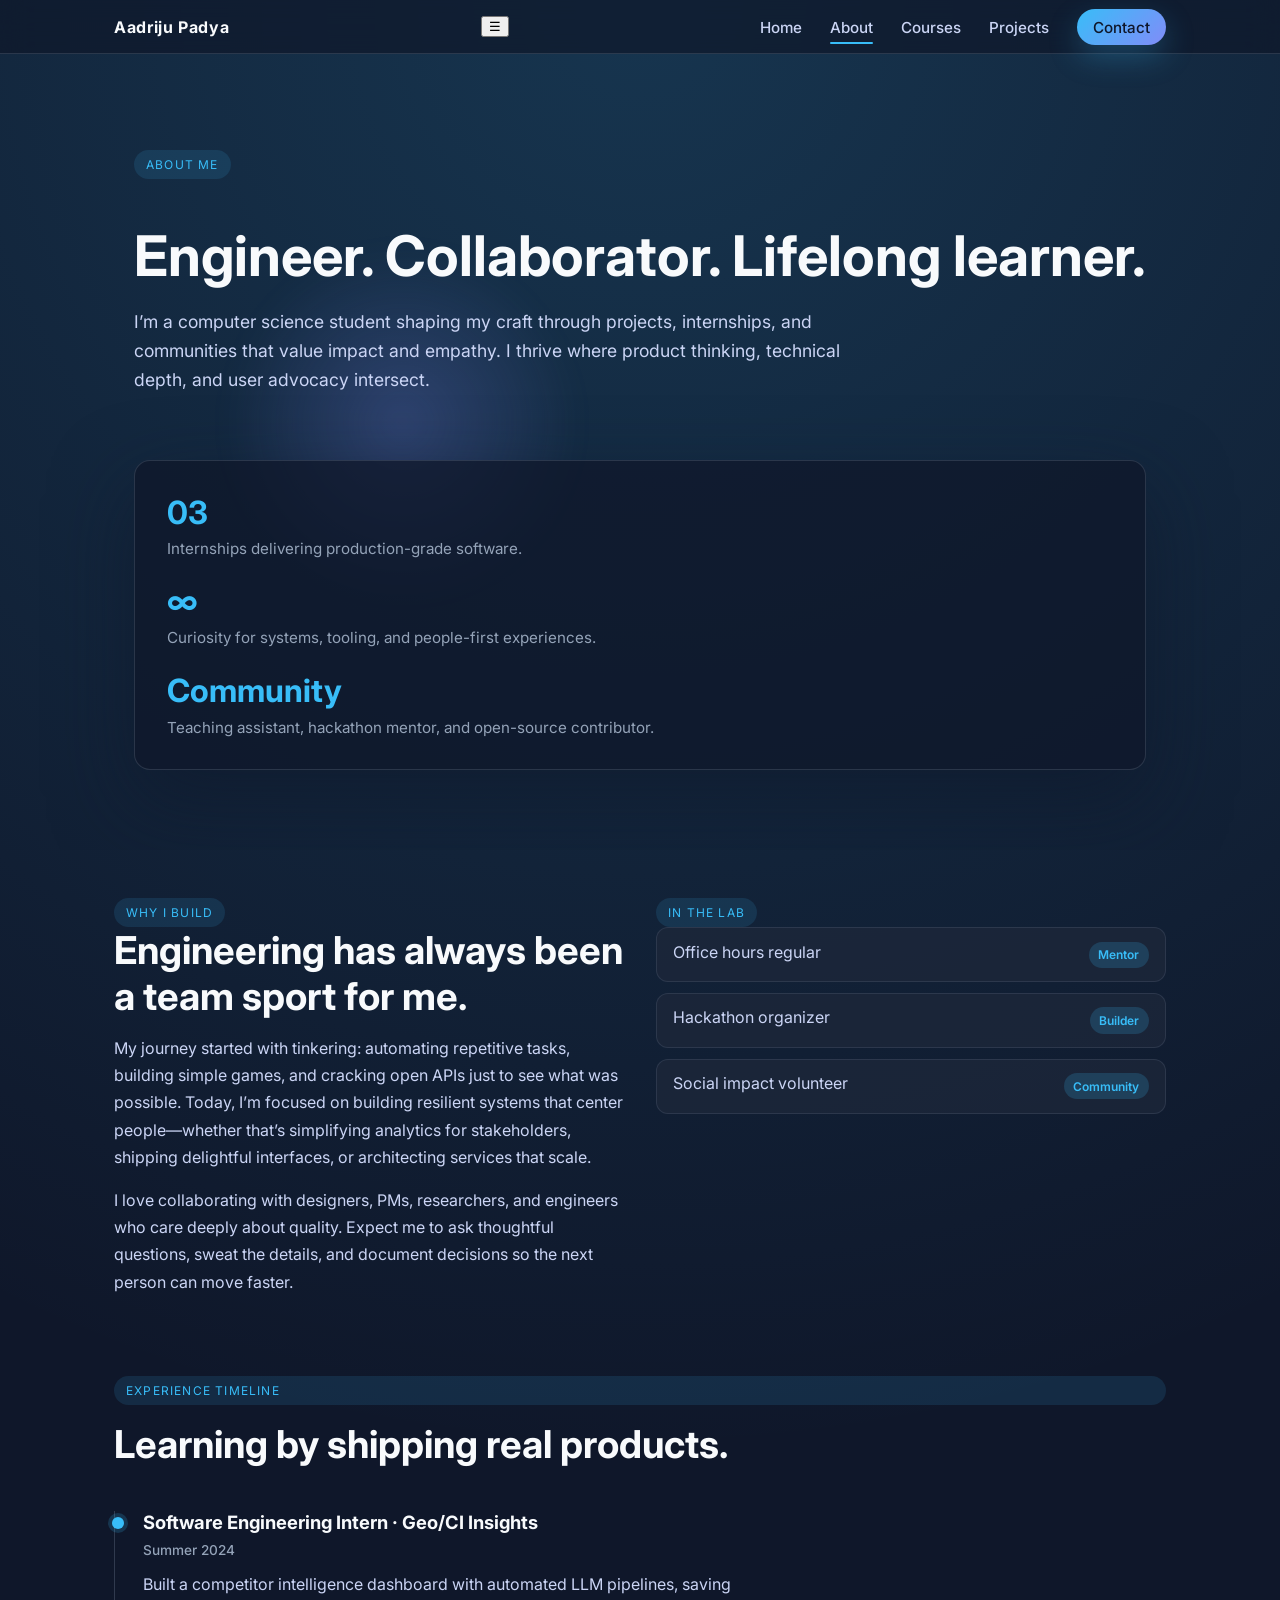
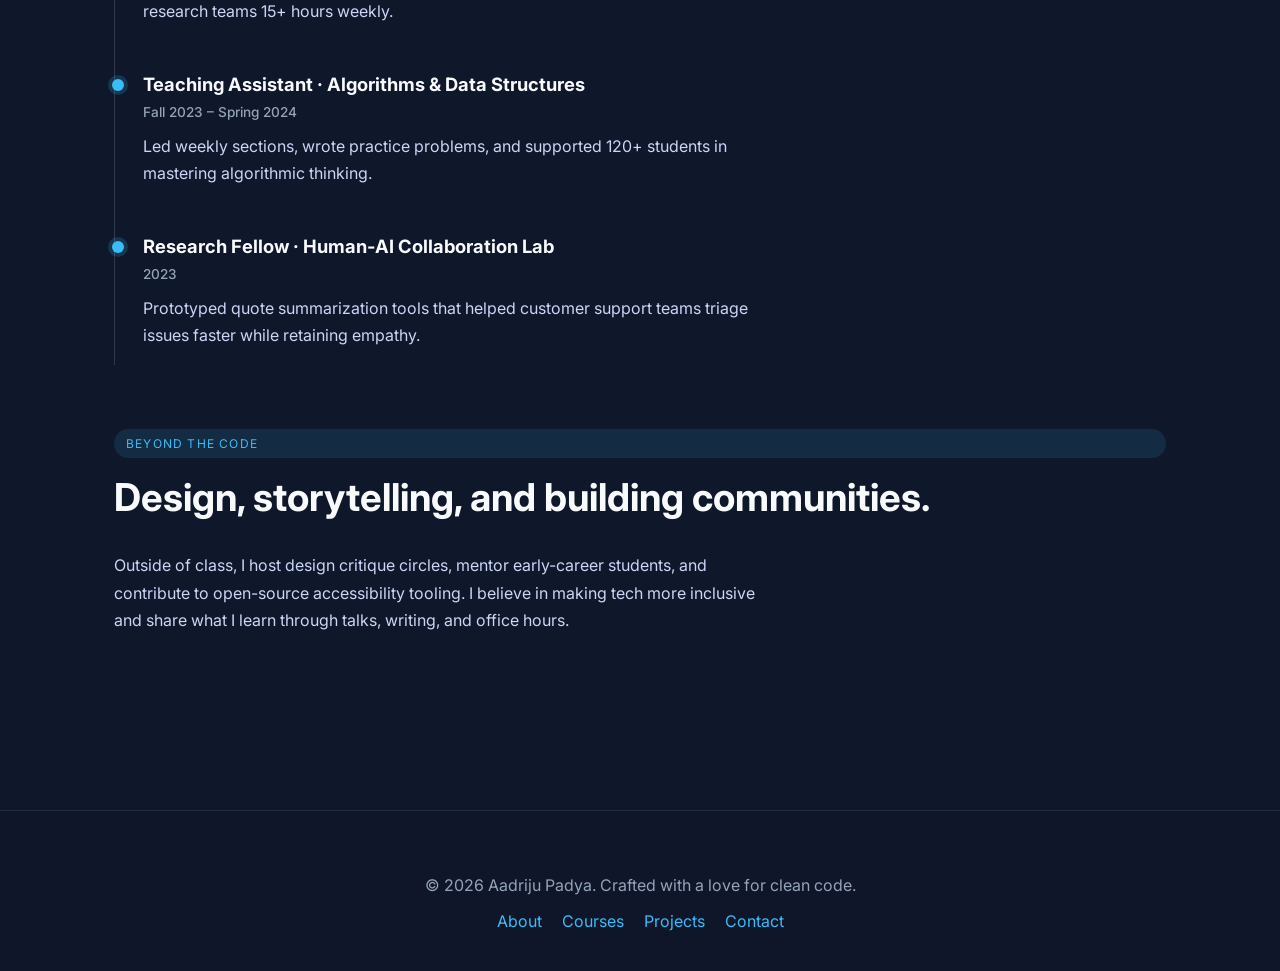
==== about.html @ d1e68faa "Initial commit" ====
<!DOCTYPE html>
<html lang="en">
  <head>
    <meta charset="UTF-8" />
    <meta name="viewport" content="width=device-width, initial-scale=1.0" />
    <title>About · Aadriju Padya</title>
    <link rel="preconnect" href="https://fonts.googleapis.com" />
    <link rel="preconnect" href="https://fonts.gstatic.com" crossorigin />
    <link
      href="https://fonts.googleapis.com/css2?family=Inter:wght@400;500;600;700&display=swap"
      rel="stylesheet"
    />
    <link rel="stylesheet" href="/assets/css/styles.css" />
  </head>
  <body>
    <header>
      <div class="nav-container">
        <a class="brand" href="/index.html">Aadriju Padya</a>
        <button class="menu-toggle" aria-label="Toggle navigation">
          &#9776;
        </button>
        <nav>
          <ul class="nav-links">
            <li><a data-page="index.html" href="/index.html">Home</a></li>
            <li><a data-page="about.html" href="/about.html">About</a></li>
            <li><a data-page="courses.html" href="/courses.html">Courses</a></li>
            <li><a data-page="projects.html" href="/projects.html">Projects</a></li>
            <li><a class="cta-link" href="mailto:aadriju.padya@gmail.com">Contact</a></li>
          </ul>
        </nav>
      </div>
    </header>

    <section class="hero">
      <div class="hero-content">
        <div class="hero-copy">
          <span class="pill">About me</span>
          <h1>Engineer. Collaborator. Lifelong learner.</h1>
          <p>
            I’m a computer science student shaping my craft through projects, internships,
            and communities that value impact and empathy. I thrive where product thinking,
            technical depth, and user advocacy intersect.
          </p>
        </div>
        <div class="hero-card">
          <div class="hero-stat">
            <span>03</span>
            <span>Internships delivering production-grade software.</span>
          </div>
          <div class="hero-stat">
            <span>∞</span>
            <span>Curiosity for systems, tooling, and people-first experiences.</span>
          </div>
          <div class="hero-stat">
            <span>Community</span>
            <span>Teaching assistant, hackathon mentor, and open-source contributor.</span>
          </div>
        </div>
      </div>
    </section>

    <main>
      <section class="grid-2">
        <div>
          <span class="pill">Why I build</span>
          <h2>Engineering has always been a team sport for me.</h2>
          <p>
            My journey started with tinkering: automating repetitive tasks, building
            simple games, and cracking open APIs just to see what was possible. Today, I’m
            focused on building resilient systems that center people—whether that’s
            simplifying analytics for stakeholders, shipping delightful interfaces, or
            architecting services that scale.
          </p>
          <p>
            I love collaborating with designers, PMs, researchers, and engineers who care
            deeply about quality. Expect me to ask thoughtful questions, sweat the details,
            and document decisions so the next person can move faster.
          </p>
        </div>
        <div>
          <span class="pill">In the lab</span>
          <ul class="list">
            <li>
              <span>Office hours regular</span>
              <span class="tag">Mentor</span>
            </li>
            <li>
              <span>Hackathon organizer</span>
              <span class="tag">Builder</span>
            </li>
            <li>
              <span>Social impact volunteer</span>
              <span class="tag">Community</span>
            </li>
          </ul>
        </div>
      </section>

      <section>
        <span class="pill">Experience timeline</span>
        <h2>Learning by shipping real products.</h2>
        <div class="timeline">
          <div class="timeline-item">
            <h3>Software Engineering Intern · Geo/CI Insights</h3>
            <span>Summer 2024</span>
            <p>
              Built a competitor intelligence dashboard with automated LLM pipelines,
              saving research teams 15+ hours weekly.
            </p>
          </div>
          <div class="timeline-item">
            <h3>Teaching Assistant · Algorithms & Data Structures</h3>
            <span>Fall 2023 – Spring 2024</span>
            <p>
              Led weekly sections, wrote practice problems, and supported 120+ students in
              mastering algorithmic thinking.
            </p>
          </div>
          <div class="timeline-item">
            <h3>Research Fellow · Human-AI Collaboration Lab</h3>
            <span>2023</span>
            <p>
              Prototyped quote summarization tools that helped customer support teams
              triage issues faster while retaining empathy.
            </p>
          </div>
        </div>
      </section>

      <section>
        <span class="pill">Beyond the code</span>
        <h2>Design, storytelling, and building communities.</h2>
        <p>
          Outside of class, I host design critique circles, mentor early-career students,
          and contribute to open-source accessibility tooling. I believe in making tech
          more inclusive and share what I learn through talks, writing, and office hours.
        </p>
      </section>
    </main>

    <footer class="footer">
      <p>© <span id="year"></span> Aadriju Padya. Crafted with a love for clean code.</p>
      <div class="footer-nav">
        <a href="/about.html">About</a>
        <a href="/courses.html">Courses</a>
        <a href="/projects.html">Projects</a>
        <a href="mailto:aadriju.padya@gmail.com">Contact</a>
      </div>
    </footer>

    <script>
      document.getElementById("year").textContent = new Date().getFullYear();
    </script>
    <script src="/assets/js/main.js" defer></script>
  </body>
</html>
---- assets/css/styles.css ----
/* Base typography and layout */
:root {
  --bg-color: #0f172a;
  --surface-color: rgba(15, 23, 42, 0.75);
  --card-color: rgba(30, 41, 59, 0.9);
  --accent-color: #38bdf8;
  --accent-hover: #0ea5e9;
  --text-primary: #f8fafc;
  --text-secondary: #cbd5f5;
  --muted: #94a3b8;
  --border-radius: 16px;
  --max-width: 1100px;
  --transition: 180ms ease-in-out;
  font-size: 16px;
}

*,
*::before,
*::after {
  box-sizing: border-box;
}

body {
  margin: 0;
  font-family: "Inter", system-ui, -apple-system, BlinkMacSystemFont, "Segoe UI",
    sans-serif;
  background: radial-gradient(circle at top, rgba(56, 189, 248, 0.18), transparent 55%),
    var(--bg-color);
  color: var(--text-primary);
  min-height: 100vh;
}

a {
  color: inherit;
  text-decoration: none;
  transition: color var(--transition);
}

a:hover,
a:focus-visible {
  color: var(--accent-color);
}

img {
  max-width: 100%;
  display: block;
}

/* Header & navigation */
header {
  position: sticky;
  top: 0;
  z-index: 1000;
  background: rgba(15, 23, 42, 0.7);
  backdrop-filter: blur(12px);
  border-bottom: 1px solid rgba(148, 163, 184, 0.2);
}

.nav-container {
  max-width: var(--max-width);
  margin: 0 auto;
  padding: 1rem 1.5rem;
  display: flex;
  align-items: center;
  justify-content: space-between;
}

.brand {
  font-weight: 700;
  letter-spacing: 0.04em;
}

.nav-links {
  display: flex;
  align-items: center;
  gap: 1.75rem;
  list-style: none;
  margin: 0;
  padding: 0;
}

.nav-links a {
  font-size: 0.95rem;
  font-weight: 500;
  color: var(--text-secondary);
  position: relative;
}

.nav-links a.active::after,
.nav-links a:hover::after {
  content: "";
  position: absolute;
  left: 0;
  bottom: -0.45rem;
  width: 100%;
  height: 2px;
  background: var(--accent-color);
  border-radius: 999px;
}

.cta-link {
  padding: 0.55rem 1rem;
  border-radius: 999px;
  background: linear-gradient(135deg, #38bdf8, #818cf8);
  color: #0f172a !important;
  font-weight: 600;
  box-shadow: 0 12px 30px rgba(56, 189, 248, 0.25);
}

.cta-link:hover {
  transform: translateY(-1px);
  box-shadow: 0 18px 40px rgba(56, 189, 248, 0.35);
}

/* Hero section */
.hero {
  position: relative;
  overflow: hidden;
  padding: 6rem 1.5rem 5rem;
}

.hero::before {
  content: "";
  position: absolute;
  inset: 20% auto auto 15%;
  width: 420px;
  height: 420px;
  background: radial-gradient(circle, rgba(129, 140, 248, 0.25), transparent 60%);
  filter: blur(12px);
  z-index: -1;
}

.hero-content {
  max-width: var(--max-width);
  margin: 0 auto;
  display: grid;
  gap: 3rem;
  align-items: center;
}

.hero-copy h1 {
  font-size: clamp(2.8rem, 5vw, 3.5rem);
  margin-bottom: 1.25rem;
  line-height: 1.1;
}

.hero-copy p {
  color: var(--text-secondary);
  font-size: 1.1rem;
  line-height: 1.65;
}

.hero-actions {
  margin-top: 2rem;
  display: flex;
  flex-wrap: wrap;
  gap: 1rem;
}

.button {
  padding: 0.8rem 1.4rem;
  border-radius: 12px;
  border: 1px solid rgba(148, 163, 184, 0.3);
  background: rgba(15, 23, 42, 0.7);
  color: var(--text-primary);
  font-weight: 600;
  transition: transform var(--transition), border-color var(--transition);
}

.button:hover {
  border-color: var(--accent-color);
  transform: translateY(-2px);
}

.button.primary {
  background: linear-gradient(135deg, #38bdf8, #0ea5e9);
  color: #0f172a;
  border: none;
}

.hero-card {
  background: var(--surface-color);
  border-radius: var(--border-radius);
  border: 1px solid rgba(148, 163, 184, 0.2);
  padding: 2rem;
  display: grid;
  gap: 1.5rem;
  box-shadow: 0 30px 80px rgba(15, 23, 42, 0.55);
}

.hero-stat {
  display: grid;
  gap: 0.45rem;
}

.hero-stat span:first-child {
  font-size: 2rem;
  font-weight: 700;
  color: var(--accent-color);
}

.hero-stat span:last-child {
  color: var(--muted);
  font-size: 0.95rem;
}

/* Section base styling */
main {
  max-width: var(--max-width);
  margin: 0 auto;
  padding: 3rem 1.5rem 5rem;
  display: grid;
  gap: 4rem;
}

section {
  display: grid;
  gap: 1rem;
}

section h2 {
  font-size: clamp(2rem, 4vw, 2.4rem);
  margin: 0;
}

section p {
  color: var(--text-secondary);
  max-width: 65ch;
  line-height: 1.7;
}

.cards-grid {
  display: grid;
  grid-template-columns: repeat(auto-fit, minmax(240px, 1fr));
  gap: 1.5rem;
  margin-top: 1.5rem;
}

.card {
  padding: 1.75rem;
  border-radius: 18px;
  background: var(--card-color);
  border: 1px solid rgba(148, 163, 184, 0.15);
  display: grid;
  gap: 0.8rem;
  transition: transform var(--transition), box-shadow var(--transition);
}

.card:hover {
  transform: translateY(-4px);
  box-shadow: 0 30px 60px rgba(15, 23, 42, 0.35);
}

.card h3 {
  margin: 0;
  font-size: 1.2rem;
}

.card p {
  color: var(--muted);
  margin: 0;
}

.pill {
  display: inline-flex;
  align-items: center;
  gap: 0.35rem;
  padding: 0.45rem 0.75rem;
  border-radius: 999px;
  font-size: 0.75rem;
  text-transform: uppercase;
  letter-spacing: 0.1em;
  background: rgba(56, 189, 248, 0.12);
  color: var(--accent-color);
}

.timeline {
  border-left: 1px solid rgba(148, 163, 184, 0.25);
  margin-top: 1.75rem;
  display: grid;
  gap: 2rem;
  padding-left: 1.75rem;
}

.timeline-item {
  position: relative;
}

.timeline-item::before {
  content: "";
  position: absolute;
  left: -1.92rem;
  top: 0.35rem;
  width: 12px;
  height: 12px;
  border-radius: 50%;
  background: var(--accent-color);
  box-shadow: 0 0 0 4px rgba(56, 189, 248, 0.18);
}

.timeline-item h3 {
  margin: 0 0 0.35rem;
  font-size: 1.15rem;
}

.timeline-item span {
  font-size: 0.85rem;
  color: var(--muted);
  font-weight: 500;
}

.timeline-item p {
  margin-top: 0.75rem;
}

.footer {
  margin-top: 5rem;
  padding: 3rem 1.5rem 2.5rem;
  text-align: center;
  color: var(--muted);
  border-top: 1px solid rgba(148, 163, 184, 0.15);
  background: rgba(15, 23, 42, 0.6);
}

.footer a {
  color: var(--accent-color);
}

.footer-nav {
  margin-top: 1rem;
  display: flex;
  justify-content: center;
  gap: 1.25rem;
}

/* Utility */
.grid-2 {
  display: grid;
  gap: 2rem;
  grid-template-columns: repeat(auto-fit, minmax(280px, 1fr));
  align-items: start;
}

.list {
  display: grid;
  gap: 0.65rem;
  margin: 0;
  padding: 0;
  list-style: none;
}

.list li {
  padding: 0.85rem 1rem;
  border-radius: 12px;
  background: rgba(30, 41, 59, 0.7);
  border: 1px solid rgba(148, 163, 184, 0.15);
  display: flex;
  justify-content: space-between;
  gap: 1rem;
  color: var(--text-secondary);
}

.tag {
  padding: 0.35rem 0.6rem;
  border-radius: 999px;
  background: rgba(56, 189, 248, 0.18);
  color: var(--accent-color);
  font-size: 0.75rem;
  font-weight: 600;
}

.project-card {
  display: grid;
  gap: 0.8rem;
}

.project-meta {
  display: flex;
  gap: 0.75rem;
  flex-wrap: wrap;
  color: var(--muted);
  font-size: 0.9rem;
}

.project-meta span {
  display: inline-flex;
  align-items: center;
  gap: 0.35rem;
}

.project-meta svg {
  width: 16px;
  height: 16px;
  fill: currentColor;
}

.project-links {
  display: flex;
  gap: 0.75rem;
  margin-top: 0.5rem;
}

.project-links a {
  font-weight: 600;
}

/* Responsive adjustments */
@media (max-width: 768px) {
  .nav-links {
    display: none;
  }

  .nav-links.open {
    position: absolute;
    inset: 100% 1rem auto;
    display: grid;
    gap: 1rem;
    background: rgba(15, 23, 42, 0.92);
    border: 1px solid rgba(148, 163, 184, 0.2);
    border-radius: 14px;
    padding: 1.25rem;
  }

  .menu-toggle {
    border: 1px solid rgba(148, 163, 184, 0.4);
    background: rgba(15, 23, 42, 0.6);
    padding: 0.6rem;
    border-radius: 10px;
    color: var(--text-primary);
  }

  .hero {
    padding-top: 5rem;
  }

  .hero-card {
    display: none;
  }
}

@media (max-width: 520px) {
  .hero-copy h1 {
    font-size: 2.4rem;
  }

  .cta-link {
    display: none;
  }
}
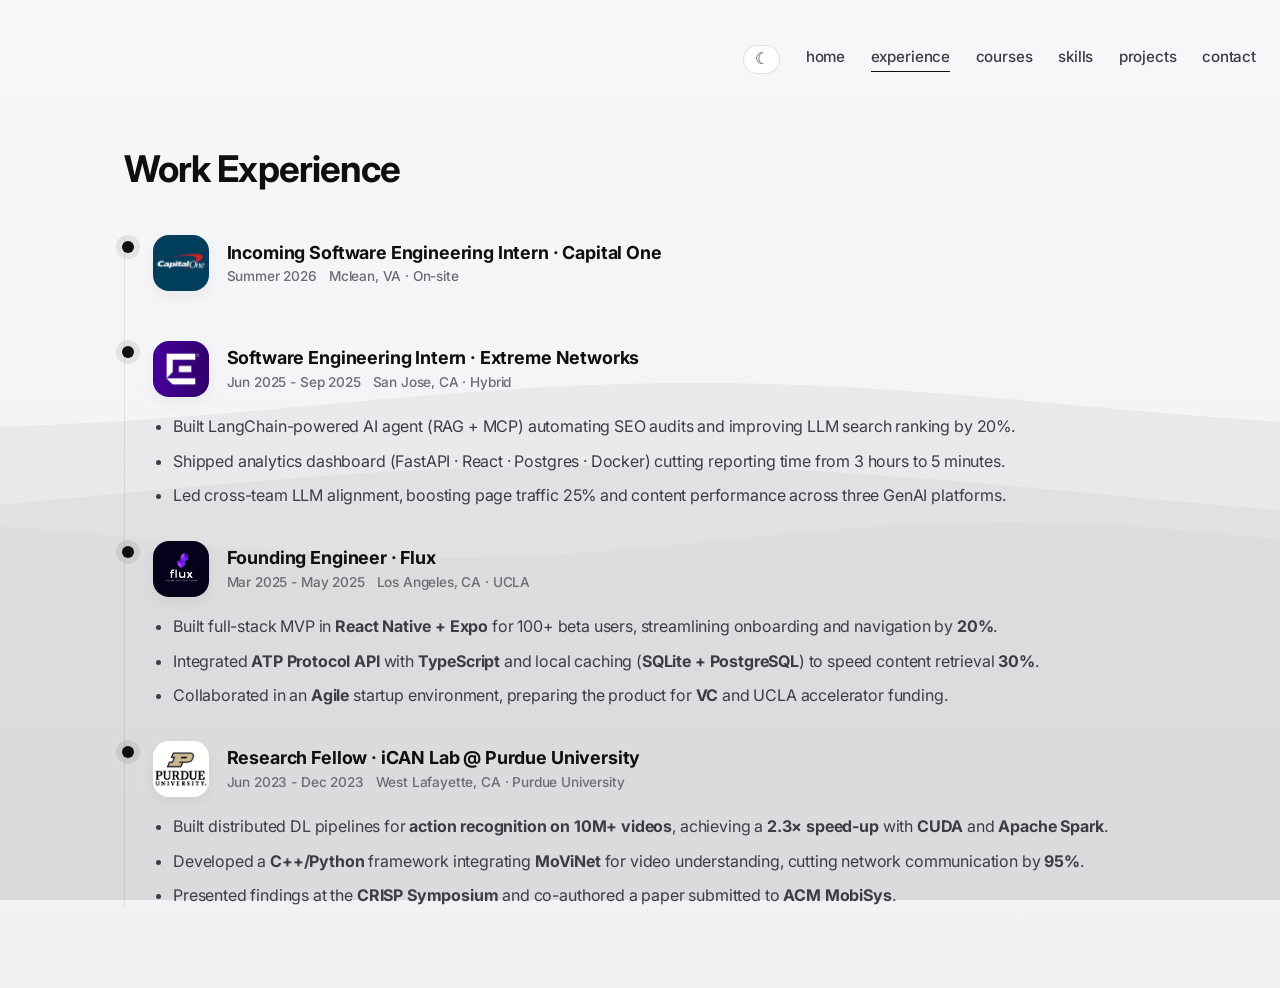
==== commit 22958322: "finished-ish" ====
--- a/about.html
+++ b/about.html
@@ -3,155 +3,119 @@
   <head>
     <meta charset="UTF-8" />
     <meta name="viewport" content="width=device-width, initial-scale=1.0" />
-    <title>About · Aadriju Padya</title>
+    <title>Experience · Aadrij Upadya</title>
     <link rel="preconnect" href="https://fonts.googleapis.com" />
     <link rel="preconnect" href="https://fonts.gstatic.com" crossorigin />
     <link
       href="https://fonts.googleapis.com/css2?family=Inter:wght@400;500;600;700&display=swap"
       rel="stylesheet"
     />
-    <link rel="stylesheet" href="/assets/css/styles.css" />
+    <link rel="stylesheet" href="./assets/css/styles.css" />
   </head>
   <body>
-    <header>
-      <div class="nav-container">
-        <a class="brand" href="/index.html">Aadriju Padya</a>
-        <button class="menu-toggle" aria-label="Toggle navigation">
-          &#9776;
+    <section class="page-header">
+      <div class="page-links">
+        <button class="theme-toggle" type="button" aria-label="Toggle theme">
+          <span class="icon-moon">☾</span>
         </button>
-        <nav>
-          <ul class="nav-links">
-            <li><a data-page="index.html" href="/index.html">Home</a></li>
-            <li><a data-page="about.html" href="/about.html">About</a></li>
-            <li><a data-page="courses.html" href="/courses.html">Courses</a></li>
-            <li><a data-page="projects.html" href="/projects.html">Projects</a></li>
-            <li><a class="cta-link" href="mailto:aadriju.padya@gmail.com">Contact</a></li>
-          </ul>
-        </nav>
-      </div>
-    </header>
-
-    <section class="hero">
-      <div class="hero-content">
-        <div class="hero-copy">
-          <span class="pill">About me</span>
-          <h1>Engineer. Collaborator. Lifelong learner.</h1>
-          <p>
-            I’m a computer science student shaping my craft through projects, internships,
-            and communities that value impact and empathy. I thrive where product thinking,
-            technical depth, and user advocacy intersect.
-          </p>
-        </div>
-        <div class="hero-card">
-          <div class="hero-stat">
-            <span>03</span>
-            <span>Internships delivering production-grade software.</span>
-          </div>
-          <div class="hero-stat">
-            <span>∞</span>
-            <span>Curiosity for systems, tooling, and people-first experiences.</span>
-          </div>
-          <div class="hero-stat">
-            <span>Community</span>
-            <span>Teaching assistant, hackathon mentor, and open-source contributor.</span>
-          </div>
-        </div>
+        <a data-page="index.html" href="index.html">home</a>
+        <a data-page="about.html" href="about.html">experience</a>
+        <a data-page="courses.html" href="courses.html">courses</a>
+        <a data-page="skills.html" href="skills.html">skills</a>
+        <a data-page="projects.html" href="projects.html">projects</a>
+        <a data-page="contact" href="mailto:adrij2005@gmail.com">contact</a>
       </div>
     </section>
 
+    <!-- Hero intentionally removed -->
+
     <main>
       <section class="grid-2">
-        <div>
-          <span class="pill">Why I build</span>
-          <h2>Engineering has always been a team sport for me.</h2>
-          <p>
-            My journey started with tinkering: automating repetitive tasks, building
-            simple games, and cracking open APIs just to see what was possible. Today, I’m
-            focused on building resilient systems that center people—whether that’s
-            simplifying analytics for stakeholders, shipping delightful interfaces, or
-            architecting services that scale.
-          </p>
-          <p>
-            I love collaborating with designers, PMs, researchers, and engineers who care
-            deeply about quality. Expect me to ask thoughtful questions, sweat the details,
-            and document decisions so the next person can move faster.
-          </p>
-        </div>
-        <div>
-          <span class="pill">In the lab</span>
-          <ul class="list">
-            <li>
-              <span>Office hours regular</span>
-              <span class="tag">Mentor</span>
-            </li>
-            <li>
-              <span>Hackathon organizer</span>
-              <span class="tag">Builder</span>
-            </li>
-            <li>
-              <span>Social impact volunteer</span>
-              <span class="tag">Community</span>
-            </li>
-          </ul>
-        </div>
-      </section>
-
+    
       <section>
-        <span class="pill">Experience timeline</span>
-        <h2>Learning by shipping real products.</h2>
+        <h2>Work Experience</h2>
         <div class="timeline">
           <div class="timeline-item">
-            <h3>Software Engineering Intern · Geo/CI Insights</h3>
-            <span>Summer 2024</span>
-            <p>
-              Built a competitor intelligence dashboard with automated LLM pipelines,
-              saving research teams 15+ hours weekly.
-            </p>
+            <div class="timeline-item-header">
+              <div class="timeline-logo">
+                <img src="assets/img/c1_logo.jpg" alt="Capital One logo" />
+              </div>
+              <div>
+                <h3>Incoming Software Engineering Intern · Capital One</h3>
+                <div class="timeline-meta">
+                  <span>Summer 2026</span>
+                  <span>Mclean, VA · On-site</span>
+                </div>
+              </div>
+            </div>
+            <ul class="timeline-points">
+             
+            </ul>
           </div>
           <div class="timeline-item">
-            <h3>Teaching Assistant · Algorithms & Data Structures</h3>
-            <span>Fall 2023 – Spring 2024</span>
-            <p>
-              Led weekly sections, wrote practice problems, and supported 120+ students in
-              mastering algorithmic thinking.
-            </p>
+            <div class="timeline-item-header">
+              <div class="timeline-logo">
+                <img src="assets/img/extreme_logo.jpg" alt="Extreme Networks logo" />
+              </div>
+              <div>
+                <h3>Software Engineering Intern · Extreme Networks</h3>
+                <div class="timeline-meta">
+                  <span>Jun 2025 - Sep 2025</span>
+                  <span>San Jose, CA · Hybrid</span>
+                </div>
+              </div>
+            </div>
+            <ul class="timeline-points">
+              <li>Built LangChain-powered AI agent (RAG + MCP) automating SEO audits and improving LLM search ranking by 20%.</li>
+              <li>Shipped analytics dashboard (FastAPI · React · Postgres · Docker) cutting reporting time from 3 hours to 5 minutes.</li>
+              <li>Led cross-team LLM alignment, boosting page traffic 25% and content performance across three GenAI platforms.</li>
+            </ul>
           </div>
           <div class="timeline-item">
-            <h3>Research Fellow · Human-AI Collaboration Lab</h3>
-            <span>2023</span>
-            <p>
-              Prototyped quote summarization tools that helped customer support teams
-              triage issues faster while retaining empathy.
-            </p>
+            <div class="timeline-item-header">
+              <div class="timeline-logo">
+                <img src="assets/img/flux_logo.jpeg" alt="Flux UCLA logo" />
+              </div>
+              <div>
+                <h3>Founding Engineer · Flux</h3>
+                <div class="timeline-meta">
+                  <span>Mar 2025 - May 2025</span>
+                  <span>Los Angeles, CA · UCLA</span>
+                </div>
+              </div>
+            </div>
+            <ul class="timeline-points">
+              <li>Built full-stack MVP in <b>React Native + Expo</b> for 100+ beta users, streamlining onboarding and navigation by <b>20%</b>.</li>
+              <li>Integrated <b>ATP Protocol API</b> with <b>TypeScript</b> and local caching (<b>SQLite + PostgreSQL</b>) to speed content retrieval <b>30%</b>.</li>
+              <li>Collaborated in an <b>Agile</b> startup environment, preparing the product for <b>VC</b> and UCLA accelerator funding.</li>              
+            </ul>
+          </div>
+          <div class="timeline-item">
+            <div class="timeline-item-header">
+              <div class="timeline-logo">
+                <img src="assets/img/purdue_logo.webp" alt="Purdue Lab logo" />
+              </div>
+              <div>
+                <h3>Research Fellow · iCAN Lab @ Purdue University</h3>
+                <div class="timeline-meta">
+                  <span>Jun 2023 - Dec 2023</span>
+                  <span>West Lafayette, CA · Purdue University</span>
+                </div>
+              </div>
+            </div>
+            <ul class="timeline-points">
+              <li>Built distributed DL pipelines for <b>action recognition on 10M+ videos</b>, achieving a <b>2.3× speed-up</b> with <b>CUDA</b> and <b>Apache Spark</b>.</li>
+              <li>Developed a <b>C++/Python</b> framework integrating <b>MoViNet</b> for video understanding, cutting network communication by <b>95%</b>.</li>
+              <li>Presented findings at the <b>CRISP Symposium</b> and co-authored a paper submitted to <b>ACM MobiSys</b>.</li>
+              </ul>
           </div>
         </div>
       </section>
 
-      <section>
-        <span class="pill">Beyond the code</span>
-        <h2>Design, storytelling, and building communities.</h2>
-        <p>
-          Outside of class, I host design critique circles, mentor early-career students,
-          and contribute to open-source accessibility tooling. I believe in making tech
-          more inclusive and share what I learn through talks, writing, and office hours.
-        </p>
-      </section>
+     
     </main>
 
-    <footer class="footer">
-      <p>© <span id="year"></span> Aadriju Padya. Crafted with a love for clean code.</p>
-      <div class="footer-nav">
-        <a href="/about.html">About</a>
-        <a href="/courses.html">Courses</a>
-        <a href="/projects.html">Projects</a>
-        <a href="mailto:aadriju.padya@gmail.com">Contact</a>
-      </div>
-    </footer>
-
-    <script>
-      document.getElementById("year").textContent = new Date().getFullYear();
-    </script>
-    <script src="/assets/js/main.js" defer></script>
+    <script src="./assets/js/main.js" defer></script>
   </body>
 </html>
 
--- a/assets/css/styles.css
+++ b/assets/css/styles.css
@@ -1,17 +1,32 @@
-/* Base typography and layout */
 :root {
-  --bg-color: #0f172a;
-  --surface-color: rgba(15, 23, 42, 0.75);
-  --card-color: rgba(30, 41, 59, 0.9);
-  --accent-color: #38bdf8;
-  --accent-hover: #0ea5e9;
+  --bg-color: #f7f7f9;
+  --surface-color: #ffffff;
+  --surface-muted: #f1f1f3;
+  --text-primary: #0f0f10;
+  --text-secondary: #3c3d42;
+  --muted: #6b6c72;
+  --accent-color: #111111;
+  --border-color: rgba(17, 17, 17, 0.08);
+  --shadow-sm: 0 12px 32px rgba(15, 15, 18, 0.08);
+  --shadow-xs: 0 6px 16px rgba(15, 15, 18, 0.05);
+  --radius-lg: 22px;
+  --radius-md: 16px;
+  --radius-sm: 10px;
+  --max-width: 1080px;
+  --transition: 160ms ease;
+}
+
+:root[data-theme="dark"] {
+  --bg-color: #0d0f14;
+  --surface-color: #151922;
+  --surface-muted: #1f2430;
   --text-primary: #f8fafc;
-  --text-secondary: #cbd5f5;
-  --muted: #94a3b8;
-  --border-radius: 16px;
-  --max-width: 1100px;
-  --transition: 180ms ease-in-out;
-  font-size: 16px;
+  --text-secondary: #bec6d8;
+  --muted: #7a8498;
+  --accent-color: #f8fafc;
+  --border-color: rgba(255, 255, 255, 0.08);
+  --shadow-sm: 0 18px 36px rgba(0, 0, 0, 0.36);
+  --shadow-xs: 0 10px 24px rgba(0, 0, 0, 0.28);
 }
 
 *,
@@ -24,10 +39,28 @@
   margin: 0;
   font-family: "Inter", system-ui, -apple-system, BlinkMacSystemFont, "Segoe UI",
     sans-serif;
-  background: radial-gradient(circle at top, rgba(56, 189, 248, 0.18), transparent 55%),
-    var(--bg-color);
+  background: linear-gradient(180deg, var(--bg-color) 0%, var(--surface-muted) 100%);
   color: var(--text-primary);
   min-height: 100vh;
+  letter-spacing: -0.01em;
+  position: relative;
+  overflow-x: hidden;
+}
+
+.wave-canvas {
+  position: fixed;
+  inset: 0;
+  width: 100%;
+  height: 100%;
+  z-index: -2;
+  pointer-events: none;
+  opacity: 0.65;
+  mix-blend-mode: multiply;
+}
+
+:root[data-theme="dark"] .wave-canvas {
+  opacity: 0.45;
+  mix-blend-mode: screen;
 }
 
 a {
@@ -46,169 +79,332 @@
   display: block;
 }
 
-/* Header & navigation */
-header {
-  position: sticky;
-  top: 0;
-  z-index: 1000;
-  background: rgba(15, 23, 42, 0.7);
-  backdrop-filter: blur(12px);
-  border-bottom: 1px solid rgba(148, 163, 184, 0.2);
-}
-
-.nav-container {
-  max-width: var(--max-width);
-  margin: 0 auto;
-  padding: 1rem 1.5rem;
-  display: flex;
-  align-items: center;
-  justify-content: space-between;
-}
-
-.brand {
-  font-weight: 700;
-  letter-spacing: 0.04em;
-}
-
-.nav-links {
-  display: flex;
-  align-items: center;
-  gap: 1.75rem;
-  list-style: none;
-  margin: 0;
-  padding: 0;
-}
-
-.nav-links a {
+.page-header {
+  padding: 2.8rem 1.5rem 1rem;
+  display: flex;
+  justify-content: flex-end;
+}
+
+.page-links {
+  display: flex;
+  gap: 1.6rem;
+  align-items: center;
   font-size: 0.95rem;
   font-weight: 500;
   color: var(--text-secondary);
+}
+
+.theme-toggle {
+  appearance: none;
+  border: 1px solid rgba(15, 15, 18, 0.12);
+  background: var(--surface-color);
+  color: var(--text-secondary);
+  border-radius: 999px;
+  padding: 0.35rem 0.65rem;
+  font-size: 0.9rem;
+  cursor: pointer;
+  display: flex;
+  align-items: center;
+  justify-content: center;
+  line-height: 1;
+  transition: background var(--transition), border-color var(--transition), color var(--transition), transform var(--transition);
+}
+
+.theme-toggle:hover,
+.theme-toggle:focus-visible {
+  transform: translateY(-1px);
+  border-color: rgba(15, 15, 18, 0.3);
+  color: var(--text-primary);
+}
+
+.theme-toggle .icon-moon {
+  font-size: 1rem;
+  pointer-events: none;
+}
+
+.page-links a {
   position: relative;
-}
-
-.nav-links a.active::after,
-.nav-links a:hover::after {
+  padding-bottom: 0.4rem;
+  color: inherit;
+}
+
+.page-links a::after {
   content: "";
   position: absolute;
   left: 0;
-  bottom: -0.45rem;
+  bottom: 0;
   width: 100%;
-  height: 2px;
-  background: var(--accent-color);
-  border-radius: 999px;
-}
-
-.cta-link {
-  padding: 0.55rem 1rem;
-  border-radius: 999px;
-  background: linear-gradient(135deg, #38bdf8, #818cf8);
-  color: #0f172a !important;
-  font-weight: 600;
-  box-shadow: 0 12px 30px rgba(56, 189, 248, 0.25);
-}
-
-.cta-link:hover {
-  transform: translateY(-1px);
-  box-shadow: 0 18px 40px rgba(56, 189, 248, 0.35);
-}
-
-/* Hero section */
+  height: 1.5px;
+  background: var(--text-primary);
+  transform: scaleX(0);
+  transform-origin: left;
+  transition: transform var(--transition);
+}
+
+.page-links a:hover::after,
+.page-links a.active::after {
+  transform: scaleX(1);
+}
+
 .hero {
   position: relative;
+  display: flex;
+  align-items: center;
+  justify-content: center;
+  min-height: calc(100vh - 200px);
+  padding: 4.5rem 1.5rem 4rem;
   overflow: hidden;
-  padding: 6rem 1.5rem 5rem;
 }
 
 .hero::before {
   content: "";
   position: absolute;
-  inset: 20% auto auto 15%;
-  width: 420px;
-  height: 420px;
-  background: radial-gradient(circle, rgba(129, 140, 248, 0.25), transparent 60%);
-  filter: blur(12px);
+  top: 10%;
+  left: 50%;
+  transform: translateX(-50%);
+  width: min(900px, 90%);
+  height: 320px;
+  margin: 0 auto;
+  border-radius: 999px;
+  background: radial-gradient(circle at top, rgba(15, 15, 18, 0.06), transparent 60%);
   z-index: -1;
+  filter: blur(6px);
+}
+
+:root[data-theme="dark"] .hero::before {
+  background: radial-gradient(circle at top, rgba(255, 255, 255, 0.08), transparent 60%);
 }
 
 .hero-content {
   max-width: var(--max-width);
   margin: 0 auto;
   display: grid;
-  gap: 3rem;
-  align-items: center;
+  gap: 2.5rem;
+  align-items: center;
+  justify-items: center;
+  text-align: center;
+}
+
+.hero-copy {
+  max-width: 860px;
+  text-align: center;
+  display: grid;
+  gap: 1.8rem;
+  justify-items: center;
 }
 
 .hero-copy h1 {
-  font-size: clamp(2.8rem, 5vw, 3.5rem);
-  margin-bottom: 1.25rem;
-  line-height: 1.1;
+  font-size: clamp(2.6rem, 5vw, 3.4rem);
+  margin: 0;
+  line-height: 1.04;
+  letter-spacing: -0.03em;
 }
 
 .hero-copy p {
   color: var(--text-secondary);
-  font-size: 1.1rem;
-  line-height: 1.65;
-}
-
-.hero-actions {
+  font-size: 1.05rem;
+  line-height: 1.75;
+  max-width: 70ch;
+  margin: 0 auto;
+}
+
+.hero-links {
+  margin-top: 2.4rem;
+  display: flex;
+  align-items: center;
+  gap: 0.75rem;
+  font-size: 0.95rem;
+  color: var(--text-secondary);
+  justify-content: center;
+}
+
+.hero-links a {
+  font-weight: 500;
+  color: inherit;
+  transition: color var(--transition);
+}
+
+.hero-links a:hover {
+  color: var(--text-primary);
+}
+
+.hero-links span {
+  color: var(--muted);
+}
+
+.hero-links a.link-external::after {
+  content: "↗";
+  margin-left: 0.3rem;
+  font-size: 0.78rem;
+}
+
+.link-external {
+  color: var(--accent-color);
+  font-weight: 600;
+  border-bottom: 1px solid rgba(17, 17, 17, 0.25);
+  padding-bottom: 0.1rem;
+}
+
+.link-external:hover {
+  color: var(--text-primary);
+  border-color: rgba(17, 17, 17, 0.45);
+}
+
+:root[data-theme="dark"] .link-external {
+  color: var(--accent-color);
+  border-color: rgba(248, 250, 252, 0.35);
+}
+
+:root[data-theme="dark"] .link-external:hover {
+  border-color: rgba(248, 250, 252, 0.6);
+}
+
+  display: flex;
+  align-items: center;
+  justify-content: center;
+  min-height: 220px;
+}
+
+.minimal-hero {
+  min-height: auto;
+  padding: 3.2rem 1.5rem 0;
+}
+
+.minimal-hero .hero-copy {
+  gap: 0.65rem;
+  justify-items: center;
+  text-align: center;
+}
+
+.projects-main {
+  max-width: var(--max-width);
+  margin: 0 auto;
+  padding: 3rem 1.5rem 4rem;
+  display: grid;
+  gap: 2.5rem;
+}
+
+.projects-title {
+  margin: 0;
+  text-align: center;
+  font-size: clamp(2.4rem, 5vw, 3.2rem);
+  letter-spacing: -0.03em;
+}
+
+.project-gallery {
+  display: grid;
+  gap: 1.5rem;
+  grid-template-columns: repeat(auto-fit, minmax(260px, 1fr));
   margin-top: 2rem;
-  display: flex;
-  flex-wrap: wrap;
-  gap: 1rem;
+}
+
+.project-card-link {
+  display: block;
+  text-decoration: none;
+  color: inherit;
+}
+
+.project-card.compact {
+  cursor: pointer;
+  transition: transform var(--transition), box-shadow var(--transition), border-color var(--transition);
+  border: 1px solid rgba(148, 163, 184, 0.18);
+  min-height: 220px;
+  width: 100%;
+  max-width: 780px;
+  padding: 1.6rem;
+  border-radius: 18px;
+  background: var(--surface-color);
+}
+
+.project-card.compact:hover {
+  transform: translateY(-4px);
+  box-shadow: var(--shadow-xs);
+  border-color: rgba(148, 163, 184, 0.32);
+}
+
+.project-card.compact h3 {
+  margin: 0 0 0.5rem;
+  font-size: 1.05rem;
+}
+
+.project-card.compact {
+  text-align: left;
+}
+
+.project-tech {
+  margin: 0 0 0.75rem;
+  color: var(--muted);
+  font-size: 0.9rem;
+  font-weight: 500;
+}
+
+.project-summary {
+  margin: 0;
+  color: var(--text-secondary);
+  line-height: 1.55;
+}
+
+.project-gallery.list {
+  gap: 1.6rem;
+  justify-items: center;
+  margin: 2.5rem auto 0;
+  max-width: 820px;
 }
 
 .button {
-  padding: 0.8rem 1.4rem;
-  border-radius: 12px;
-  border: 1px solid rgba(148, 163, 184, 0.3);
-  background: rgba(15, 23, 42, 0.7);
+  padding: 0.75rem 1.3rem;
+  border-radius: var(--radius-sm);
+  border: 1px solid rgba(15, 15, 18, 0.14);
+  background: var(--surface-color);
   color: var(--text-primary);
   font-weight: 600;
-  transition: transform var(--transition), border-color var(--transition);
+  transition: box-shadow var(--transition), transform var(--transition), border-color var(--transition), background var(--transition);
 }
 
 .button:hover {
-  border-color: var(--accent-color);
+  border-color: rgba(15, 15, 18, 0.3);
+  background: #fefefe;
   transform: translateY(-2px);
+  box-shadow: var(--shadow-xs);
 }
 
 .button.primary {
-  background: linear-gradient(135deg, #38bdf8, #0ea5e9);
-  color: #0f172a;
-  border: none;
+  background: var(--accent-color);
+  color: #ffffff;
+  border-color: transparent;
 }
 
 .hero-card {
   background: var(--surface-color);
-  border-radius: var(--border-radius);
-  border: 1px solid rgba(148, 163, 184, 0.2);
-  padding: 2rem;
+  border-radius: var(--radius-lg);
+  border: 1px solid var(--border-color);
+  padding: 2.2rem;
   display: grid;
   gap: 1.5rem;
-  box-shadow: 0 30px 80px rgba(15, 23, 42, 0.55);
+  box-shadow: var(--shadow-sm);
 }
 
 .hero-stat {
   display: grid;
-  gap: 0.45rem;
+  gap: 0.4rem;
 }
 
 .hero-stat span:first-child {
-  font-size: 2rem;
-  font-weight: 700;
-  color: var(--accent-color);
+  font-size: 1.9rem;
+  font-weight: 600;
+  letter-spacing: -0.02em;
 }
 
 .hero-stat span:last-child {
   color: var(--muted);
   font-size: 0.95rem;
-}
-
-/* Section base styling */
+  line-height: 1.5;
+}
+
 main {
   max-width: var(--max-width);
   margin: 0 auto;
-  padding: 3rem 1.5rem 5rem;
+  padding: 3.5rem 1.5rem 5rem;
   display: grid;
   gap: 4rem;
 }
@@ -219,41 +415,44 @@
 }
 
 section h2 {
-  font-size: clamp(2rem, 4vw, 2.4rem);
-  margin: 0;
+  font-size: clamp(2rem, 4vw, 2.3rem);
+  margin: 0;
+  letter-spacing: -0.025em;
 }
 
 section p {
   color: var(--text-secondary);
-  max-width: 65ch;
+  max-width: 70ch;
   line-height: 1.7;
 }
 
 .cards-grid {
   display: grid;
-  grid-template-columns: repeat(auto-fit, minmax(240px, 1fr));
-  gap: 1.5rem;
-  margin-top: 1.5rem;
+  grid-template-columns: repeat(auto-fit, minmax(230px, 1fr));
+  gap: 1.4rem;
+  margin-top: 1.4rem;
 }
 
 .card {
-  padding: 1.75rem;
-  border-radius: 18px;
-  background: var(--card-color);
-  border: 1px solid rgba(148, 163, 184, 0.15);
-  display: grid;
-  gap: 0.8rem;
-  transition: transform var(--transition), box-shadow var(--transition);
+  padding: 1.6rem;
+  border-radius: var(--radius-md);
+  background: var(--surface-color);
+  border: 1px solid var(--border-color);
+  display: grid;
+  gap: 0.75rem;
+  transition: transform var(--transition), box-shadow var(--transition), border-color var(--transition);
 }
 
 .card:hover {
   transform: translateY(-4px);
-  box-shadow: 0 30px 60px rgba(15, 23, 42, 0.35);
+  box-shadow: var(--shadow-xs);
+  border-color: rgba(15, 15, 18, 0.14);
 }
 
 .card h3 {
   margin: 0;
-  font-size: 1.2rem;
+  font-size: 1.15rem;
+  letter-spacing: -0.01em;
 }
 
 .card p {
@@ -265,17 +464,17 @@
   display: inline-flex;
   align-items: center;
   gap: 0.35rem;
-  padding: 0.45rem 0.75rem;
+  padding: 0.4rem 0.75rem;
   border-radius: 999px;
-  font-size: 0.75rem;
+  font-size: 0.72rem;
   text-transform: uppercase;
-  letter-spacing: 0.1em;
-  background: rgba(56, 189, 248, 0.12);
-  color: var(--accent-color);
+  letter-spacing: 0.16em;
+  background: var(--surface-muted);
+  color: var(--text-secondary);
 }
 
 .timeline {
-  border-left: 1px solid rgba(148, 163, 184, 0.25);
+  border-left: 1px solid var(--border-color);
   margin-top: 1.75rem;
   display: grid;
   gap: 2rem;
@@ -289,18 +488,18 @@
 .timeline-item::before {
   content: "";
   position: absolute;
-  left: -1.92rem;
+  left: -1.93rem;
   top: 0.35rem;
   width: 12px;
   height: 12px;
   border-radius: 50%;
-  background: var(--accent-color);
-  box-shadow: 0 0 0 4px rgba(56, 189, 248, 0.18);
+  background: var(--text-primary);
+  box-shadow: 0 0 0 6px rgba(17, 17, 17, 0.08);
 }
 
 .timeline-item h3 {
   margin: 0 0 0.35rem;
-  font-size: 1.15rem;
+  font-size: 1.12rem;
 }
 
 .timeline-item span {
@@ -309,142 +508,240 @@
   font-weight: 500;
 }
 
-.timeline-item p {
-  margin-top: 0.75rem;
-}
-
-.footer {
-  margin-top: 5rem;
-  padding: 3rem 1.5rem 2.5rem;
-  text-align: center;
-  color: var(--muted);
-  border-top: 1px solid rgba(148, 163, 184, 0.15);
-  background: rgba(15, 23, 42, 0.6);
-}
-
-.footer a {
-  color: var(--accent-color);
-}
-
-.footer-nav {
-  margin-top: 1rem;
-  display: flex;
+.timeline-item-header {
+  display: flex;
+  align-items: center;
+  gap: 1.1rem;
+}
+
+.timeline-logo {
+  width: 56px;
+  height: 56px;
+  border-radius: 16px;
+  background: var(--surface-muted);
+  display: flex;
+  align-items: center;
   justify-content: center;
-  gap: 1.25rem;
-}
-
-/* Utility */
-.grid-2 {
-  display: grid;
-  gap: 2rem;
-  grid-template-columns: repeat(auto-fit, minmax(280px, 1fr));
-  align-items: start;
-}
-
-.list {
-  display: grid;
-  gap: 0.65rem;
-  margin: 0;
-  padding: 0;
-  list-style: none;
-}
-
-.list li {
-  padding: 0.85rem 1rem;
-  border-radius: 12px;
-  background: rgba(30, 41, 59, 0.7);
-  border: 1px solid rgba(148, 163, 184, 0.15);
-  display: flex;
-  justify-content: space-between;
-  gap: 1rem;
-  color: var(--text-secondary);
-}
-
-.tag {
-  padding: 0.35rem 0.6rem;
-  border-radius: 999px;
-  background: rgba(56, 189, 248, 0.18);
-  color: var(--accent-color);
-  font-size: 0.75rem;
-  font-weight: 600;
-}
-
-.project-card {
-  display: grid;
-  gap: 0.8rem;
-}
-
-.project-meta {
+  box-shadow: var(--shadow-xs);
+  flex-shrink: 0;
+}
+
+.timeline-logo img {
+  width: 100%;
+  height: 100%;
+  border-radius: inherit;
+  object-fit: cover;
+  display: block;
+}
+
+.timeline-meta {
   display: flex;
   gap: 0.75rem;
   flex-wrap: wrap;
   color: var(--muted);
   font-size: 0.9rem;
-}
-
-.project-meta span {
-  display: inline-flex;
-  align-items: center;
-  gap: 0.35rem;
-}
-
-.project-meta svg {
-  width: 16px;
-  height: 16px;
-  fill: currentColor;
+  margin-top: 0.35rem;
+}
+
+.timeline-points {
+  margin: 1.1rem 0 0 0;
+  padding-left: 1.25rem;
+  display: grid;
+  gap: 0.55rem;
+  color: var(--text-secondary);
+  list-style: disc;
+}
+
+.timeline-points li {
+  line-height: 1.6;
+}
+
+:root[data-theme="dark"] .timeline-logo {
+  background: rgba(255, 255, 255, 0.08);
+  box-shadow: 0 14px 30px rgba(0, 0, 0, 0.4);
+}
+
+.skills-section {
+  display: grid;
+  gap: 1.5rem;
+}
+
+.skills-grid {
+  display: grid;
+  gap: 1.4rem;
+  grid-template-columns: repeat(auto-fit, minmax(220px, 1fr));
+}
+
+.skills-category {
+  background: var(--surface-color);
+  padding: 1.35rem;
+  border-radius: 16px;
+  border: 1px solid rgba(148, 163, 184, 0.18);
+  box-shadow: var(--shadow-xs);
+  display: grid;
+  gap: 1rem;
+  width: 100%;
+}
+
+.skills-category h3 {
+  margin: 0;
+  font-size: 1.15rem;
+}
+
+.skill-items {
+  display: grid;
+  gap: 0.6rem;
+}
+
+.skill-card {
+  display: flex;
+  align-items: center;
+  gap: 0.55rem;
+  padding: 0.65rem 0.85rem;
+  border-radius: 12px;
+  border: 1px solid rgba(148, 163, 184, 0.18);
+  background: rgba(21, 30, 46, 0.04);
+  transition: transform var(--transition), box-shadow var(--transition), border-color var (--transition);
+}
+
+.skill-card:hover {
+  transform: translateY(-3px) scale(1.01);
+  border-color: rgba(148, 163, 184, 0.35);
+  box-shadow: 0 18px 36px rgba(15, 23, 42, 0.22);
+}
+
+.skill-card i,
+.skill-card .skill-icon {
+  font-size: 1.45rem;
+  width: 26px;
+  height: 26px;
+}
+
+.skill-card .skill-icon {
+  display: block;
+}
+
+:root[data-theme="dark"] .skills-category {
+  border-color: rgba(148, 163, 184, 0.12);
+  background: rgba(15, 23, 42, 0.45);
+}
+
+:root[data-theme="dark"] .skill-card {
+  background: rgba(15, 23, 42, 0.65);
+}
+
+.grid-2 {
+  display: grid;
+  gap: 2rem;
+  grid-template-columns: repeat(auto-fit, minmax(260px, 1fr));
+  align-items: start;
+}
+
+.list {
+  display: grid;
+  gap: 0.65rem;
+  margin: 0;
+  padding: 0;
+  list-style: none;
+}
+
+.list li {
+  padding: 0.85rem 1rem;
+  border-radius: var(--radius-md);
+  background: var(--surface-color);
+  border: 1px solid var(--border-color);
+  display: flex;
+  justify-content: space-between;
+  gap: 1rem;
+  color: var(--text-secondary);
+}
+
+.tag {
+  padding: 0.3rem 0.6rem;
+  border-radius: 999px;
+  background: var(--surface-muted);
+  color: var(--text-primary);
+  font-size: 0.7rem;
+  font-weight: 600;
+  letter-spacing: 0.1em;
+}
+
+.project-card {
+  display: grid;
+  gap: 0.8rem;
+}
+
+.project-meta {
+  display: flex;
+  gap: 0.75rem;
+  flex-wrap: wrap;
+  color: var(--muted);
+  font-size: 0.88rem;
+  letter-spacing: 0.02em;
 }
 
 .project-links {
   display: flex;
   gap: 0.75rem;
-  margin-top: 0.5rem;
+  margin-top: 0.6rem;
 }
 
 .project-links a {
   font-weight: 600;
-}
-
-/* Responsive adjustments */
+  border-bottom: 1px solid rgba(15, 15, 18, 0.18);
+  padding-bottom: 0.15rem;
+}
+
+.project-links a:hover {
+  border-color: rgba(15, 15, 18, 0.35);
+}
+
+:root[data-theme="dark"] .page-links a::after {
+  background: var(--text-primary);
+}
+
+:root[data-theme="dark"] .theme-toggle {
+  border-color: rgba(255, 255, 255, 0.18);
+  color: var(--text-secondary);
+  background: rgba(21, 25, 34, 0.8);
+}
+
+:root[data-theme="dark"] .theme-toggle:hover,
+:root[data-theme="dark"] .theme-toggle:focus-visible {
+  border-color: rgba(255, 255, 255, 0.32);
+}
+
 @media (max-width: 768px) {
-  .nav-links {
-    display: none;
+  .page-header {
+    justify-content: center;
+    padding-top: 2.6rem;
   }
 
-  .nav-links.open {
-    position: absolute;
-    inset: 100% 1rem auto;
-    display: grid;
+  .page-links {
+    flex-wrap: wrap;
     gap: 1rem;
-    background: rgba(15, 23, 42, 0.92);
-    border: 1px solid rgba(148, 163, 184, 0.2);
-    border-radius: 14px;
-    padding: 1.25rem;
+    justify-content: center;
+    text-align: center;
   }
 
-  .menu-toggle {
-    border: 1px solid rgba(148, 163, 184, 0.4);
-    background: rgba(15, 23, 42, 0.6);
-    padding: 0.6rem;
-    border-radius: 10px;
-    color: var(--text-primary);
+  .hero {
+    min-height: auto;
+    padding: 4rem 1.25rem 3rem;
+    align-items: flex-start;
   }
 
-  .hero {
-    padding-top: 5rem;
-  }
-
   .hero-card {
-    display: none;
+    order: -1;
   }
 }
 
 @media (max-width: 520px) {
   .hero-copy h1 {
-    font-size: 2.4rem;
+    font-size: 2.2rem;
   }
 
-  .cta-link {
-    display: none;
+  .hero-card {
+    padding: 1.6rem;
   }
 }
 
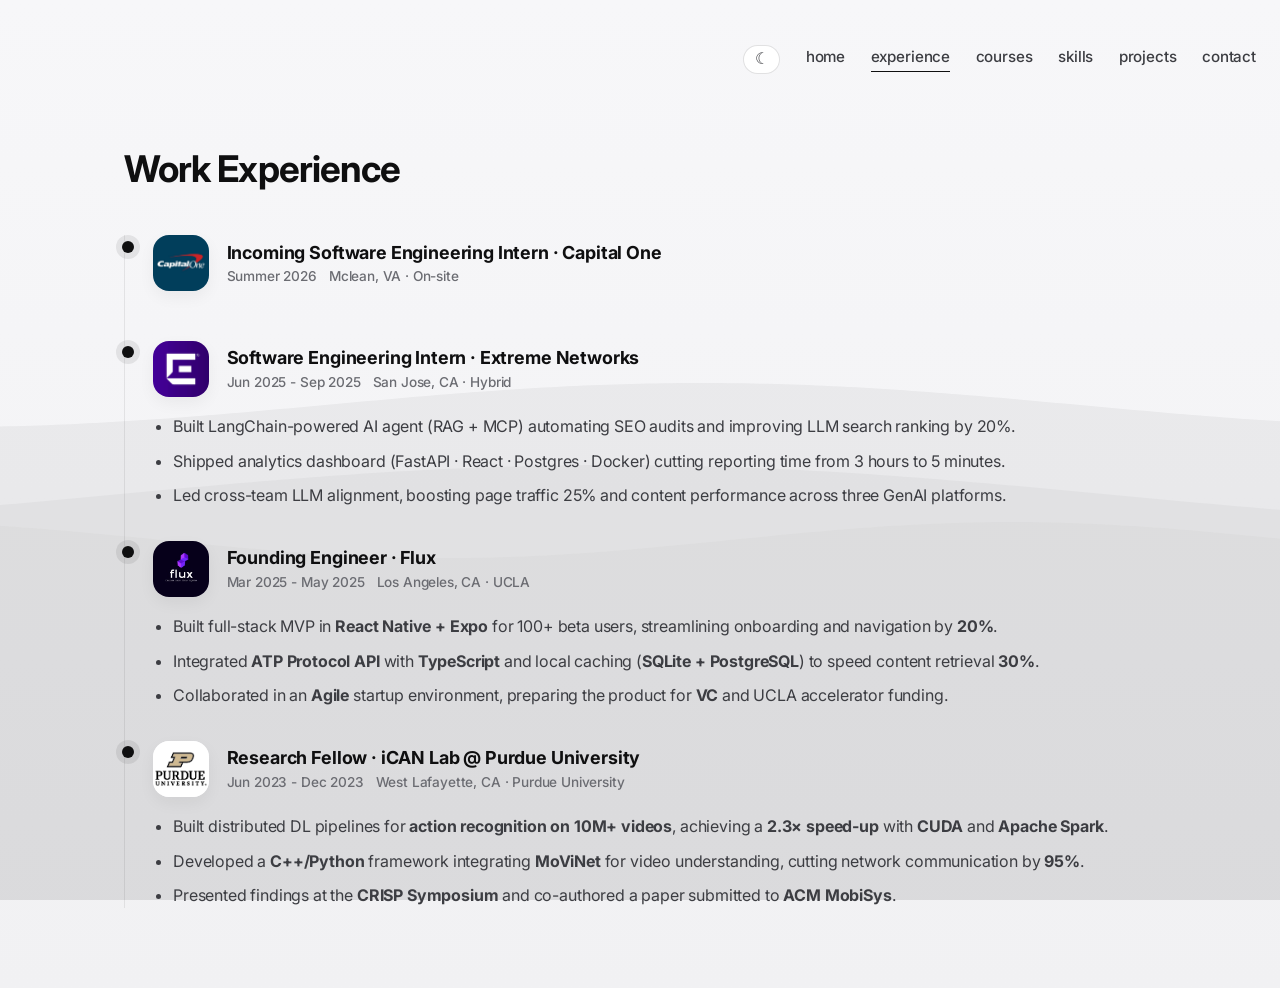
==== commit ac9fb86a: "favicon" ====
--- a/about.html
+++ b/about.html
@@ -10,6 +10,7 @@
       href="https://fonts.googleapis.com/css2?family=Inter:wght@400;500;600;700&display=swap"
       rel="stylesheet"
     />
+    <link rel="icon" type="image/svg+xml" href="assets/img/favicon.svg" />
     <link rel="stylesheet" href="./assets/css/styles.css" />
   </head>
   <body>
